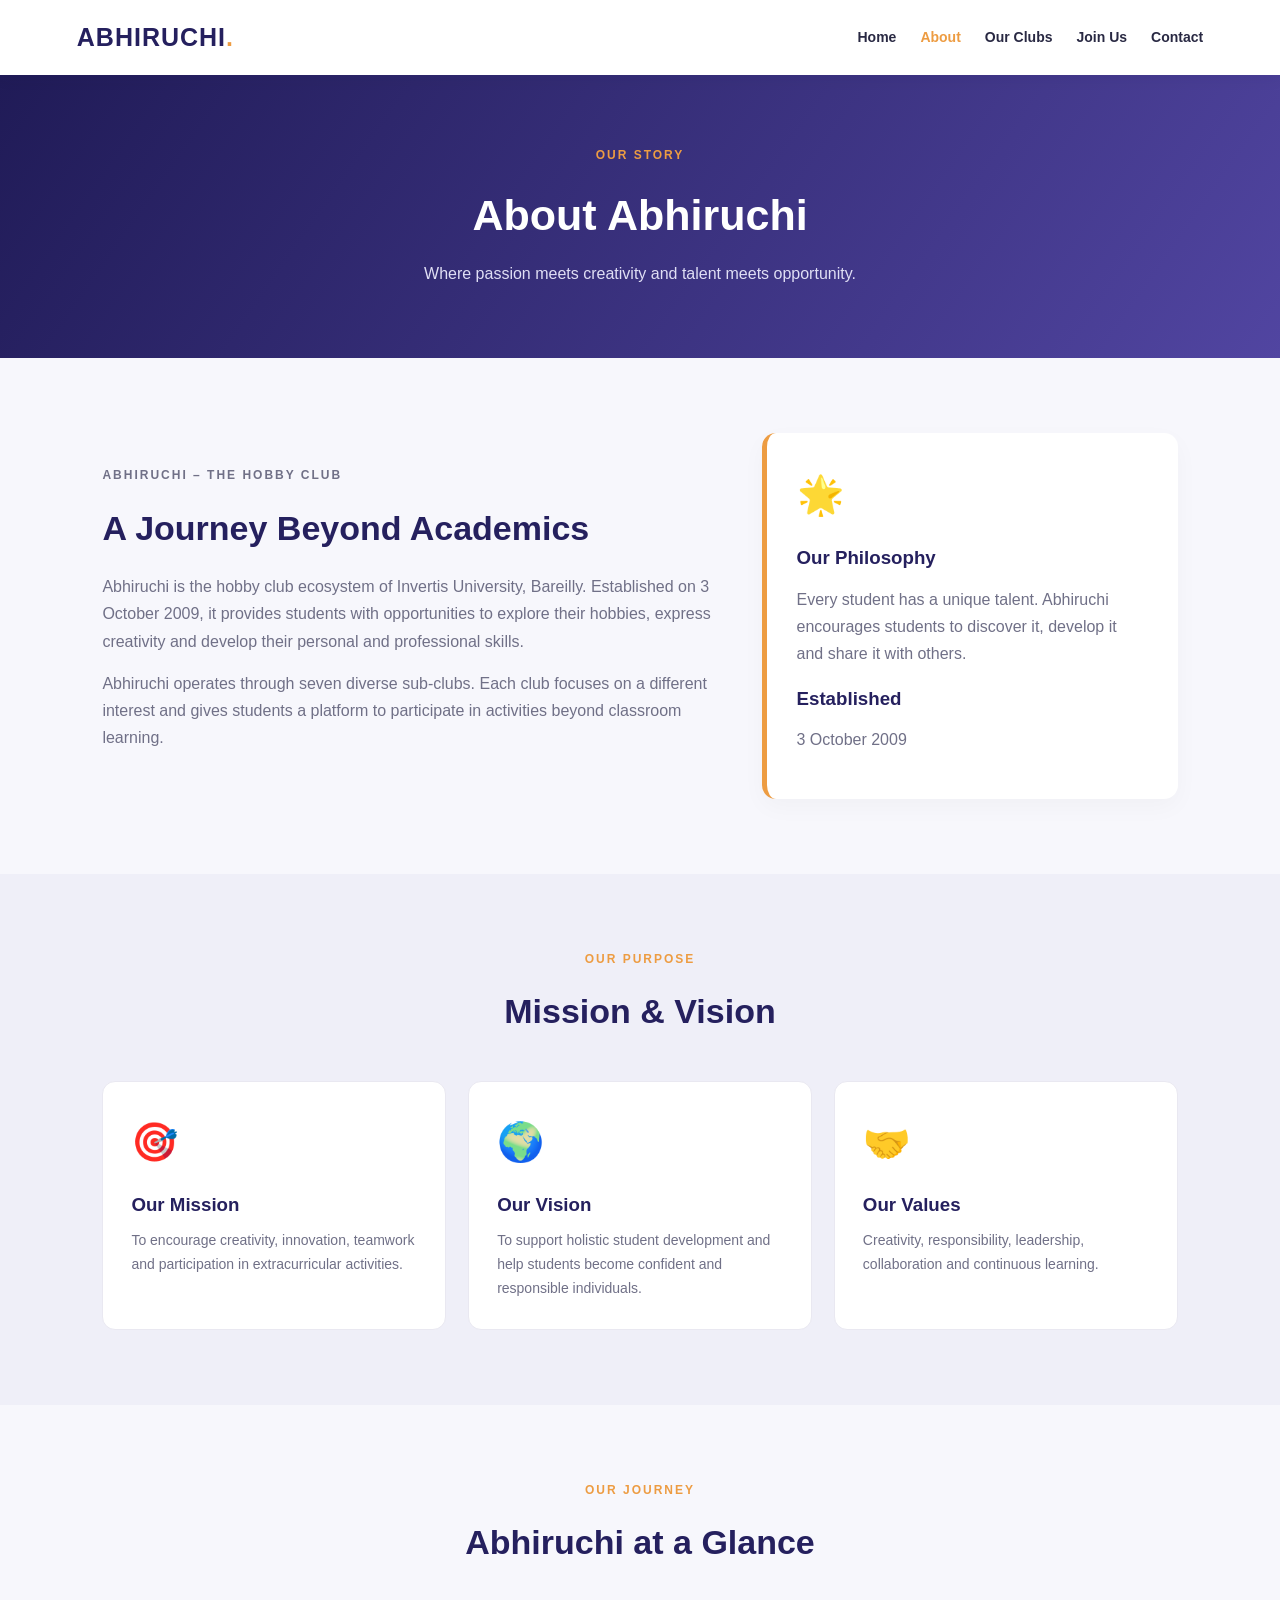
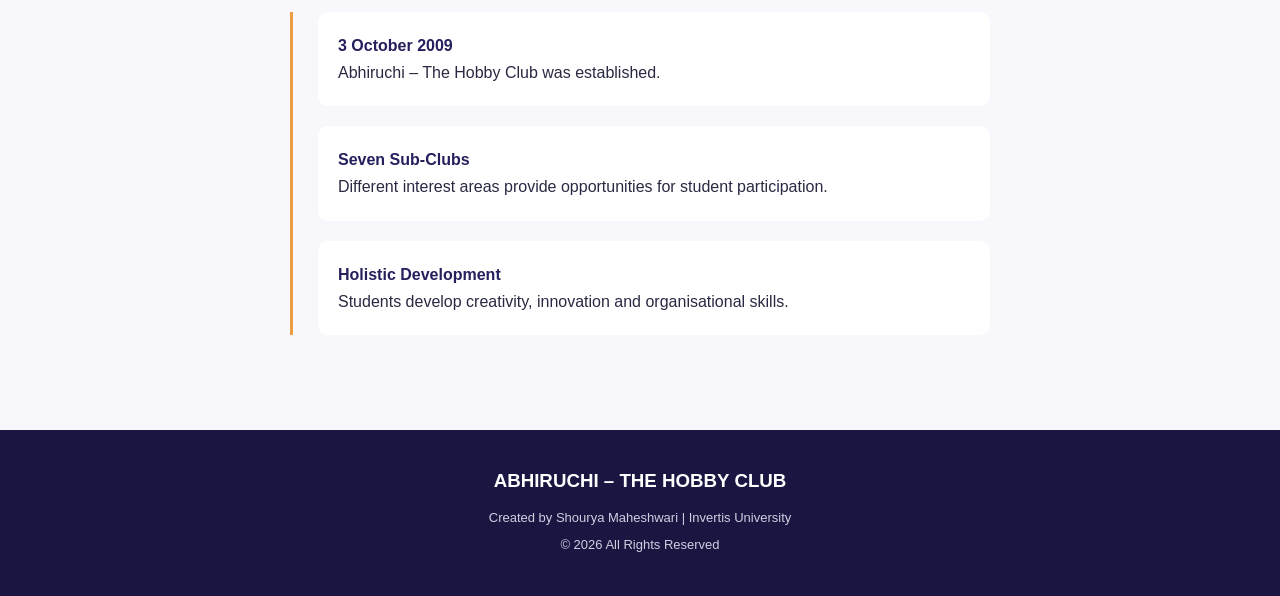
==== about.html @ 8a9e2cca "Add files via upload" ====
<!DOCTYPE html>
<html lang="en">
<head>
  <meta charset="UTF-8">
  <meta name="viewport" content="width=device-width, initial-scale=1.0">
  <title>About Abhiruchi | Invertis University</title>
  <link rel="stylesheet" href="styles.css">
</head>
<body>

<header>
  <a class="logo" href="index.html">ABHIRUCHI<span>.</span></a>
  <nav>
    <a href="index.html">Home</a>
    <a class="active" href="about.html">About</a>
    <a href="clubs.html">Our Clubs</a>
    <a href="registration.html">Join Us</a>
    <a href="contact.html">Contact</a>
  </nav>
</header>

<section class="page-banner">
  <p class="tag">OUR STORY</p>
  <h1>About Abhiruchi</h1>
  <p>Where passion meets creativity and talent meets opportunity.</p>
</section>

<main>
  <section class="section">
    <div class="about-layout">
      <div>
        <p class="tag">ABHIRUCHI – THE HOBBY CLUB</p>
        <h2>A Journey Beyond Academics</h2>
        <p>
          Abhiruchi is the hobby club ecosystem of Invertis University,
          Bareilly. Established on 3 October 2009, it provides students
          with opportunities to explore their hobbies, express creativity
          and develop their personal and professional skills.
        </p>
        <p>
          Abhiruchi operates through seven diverse sub-clubs. Each club
          focuses on a different interest and gives students a platform
          to participate in activities beyond classroom learning.
        </p>
      </div>

      <div class="info-box">
        <span class="emoji">🌟</span>
        <h3>Our Philosophy</h3>
        <p>
          Every student has a unique talent. Abhiruchi encourages
          students to discover it, develop it and share it with others.
        </p>
        <h3>Established</h3>
        <p>3 October 2009</p>
      </div>
    </div>
  </section>

  <section class="section clubs-preview">
    <div class="section-title">
      <p class="tag">OUR PURPOSE</p>
      <h2>Mission & Vision</h2>
    </div>

    <div class="feature-grid">
      <article class="feature">
        <span class="emoji">🎯</span>
        <h3>Our Mission</h3>
        <p>
          To encourage creativity, innovation, teamwork and
          participation in extracurricular activities.
        </p>
      </article>

      <article class="feature">
        <span class="emoji">🌍</span>
        <h3>Our Vision</h3>
        <p>
          To support holistic student development and help students
          become confident and responsible individuals.
        </p>
      </article>

      <article class="feature">
        <span class="emoji">🤝</span>
        <h3>Our Values</h3>
        <p>
          Creativity, responsibility, leadership, collaboration
          and continuous learning.
        </p>
      </article>
    </div>
  </section>

  <section class="section">
    <div class="section-title">
      <p class="tag">OUR JOURNEY</p>
      <h2>Abhiruchi at a Glance</h2>
    </div>
    <div class="timeline">
      <div><strong>3 October 2009</strong><p>Abhiruchi – The Hobby Club was established.</p></div>
      <div><strong>Seven Sub-Clubs</strong><p>Different interest areas provide opportunities for student participation.</p></div>
      <div><strong>Holistic Development</strong><p>Students develop creativity, innovation and organisational skills.</p></div>
    </div>
  </section>
</main>

<footer>
  <h3>ABHIRUCHI – THE HOBBY CLUB</h3>
  <p>Created by Shourya Maheshwari | Invertis University</p>
  <p>© 2026 All Rights Reserved</p>
</footer>

</body>
</html>
---- styles.css ----
/* ABHIRUCHI - INVERTIS UNIVERSITY
   Created by: Shourya Maheshwari */

* {
  margin: 0;
  padding: 0;
  box-sizing: border-box;
}

:root {
  --primary: #25205e;
  --secondary: #ed9c42;
  --background: #f7f7fc;
  --text: #292943;
  --muted: #707087;
  --white: #ffffff;
}

body {
  font-family: Arial, sans-serif;
  background: var(--background);
  color: var(--text);
  line-height: 1.7;
}

a {
  text-decoration: none;
  color: inherit;
}

/* NAVIGATION */

header {
  background: var(--white);
  min-height: 75px;
  padding: 15px 6%;
  display: flex;
  justify-content: space-between;
  align-items: center;
  gap: 20px;
  box-shadow: 0 3px 15px #15133c12;
  position: sticky;
  top: 0;
  z-index: 10;
}

.logo {
  font-size: 25px;
  font-weight: 900;
  color: var(--primary);
  letter-spacing: 1px;
}

.logo span {
  color: var(--secondary);
}

nav {
  display: flex;
  gap: 24px;
  flex-wrap: wrap;
}

nav a {
  font-size: 14px;
  font-weight: 600;
  transition: 0.3s;
}

nav a:hover,
nav a.active {
  color: var(--secondary);
}

/* HOME HERO */

.hero {
  background: linear-gradient(125deg, #201b57, #5145a1);
  color: white;
  min-height: 510px;
  padding: 85px 8%;
  display: flex;
  align-items: center;
  justify-content: space-between;
  gap: 30px;
}

.hero-content {
  max-width: 700px;
}

.tag {
  color: var(--secondary);
  font-size: 12px;
  font-weight: bold;
  letter-spacing: 2px;
  margin-bottom: 14px;
}

.hero h1 {
  font-size: clamp(38px, 5vw, 62px);
  line-height: 1.2;
  margin-bottom: 22px;
}

.hero h1 span {
  color: #ffbd72;
}

.hero-content > p:not(.tag) {
  max-width: 600px;
  color: #e0dff5;
  margin-bottom: 25px;
}

.hero-symbol {
  font-size: 220px;
  font-weight: 900;
  color: #ffffff18;
  border: 7px solid #ffffff22;
  border-radius: 50%;
  width: 270px;
  height: 270px;
  display: grid;
  place-items: center;
}

/* BUTTONS */

.btn {
  display: inline-block;
  padding: 12px 24px;
  border-radius: 7px;
  background: var(--secondary);
  color: #231d43;
  font-weight: bold;
  border: 2px solid var(--secondary);
  margin: 8px 6px 8px 0;
  cursor: pointer;
  transition: 0.3s;
}

.btn:hover {
  transform: translateY(-3px);
  background: #ffc273;
}

.btn-outline {
  background: transparent;
  color: white;
  border-color: white;
}

/* STATS */

.stats {
  background: white;
  padding: 28px 8%;
  display: flex;
  justify-content: space-around;
  text-align: center;
  gap: 20px;
}

.stats h2 {
  color: var(--primary);
  font-size: 32px;
}

.stats p {
  color: var(--muted);
  font-size: 14px;
}

/* GENERAL SECTIONS */

.section {
  padding: 75px 8%;
}

.section-title {
  text-align: center;
  max-width: 680px;
  margin: 0 auto 40px;
}

.section-title h2 {
  font-size: 34px;
  color: var(--primary);
  margin-bottom: 10px;
}

.section-title > p:last-child {
  color: var(--muted);
}

/* FEATURE CARDS */

.feature-grid {
  display: grid;
  grid-template-columns: repeat(3, 1fr);
  gap: 22px;
}

.feature,
.club-card,
.detail-card {
  background: white;
  border: 1px solid #e9e8f1;
  border-radius: 13px;
  padding: 28px;
  transition: 0.3s;
}

.feature:hover,
.club-card:hover,
.detail-card:hover {
  transform: translateY(-5px);
  box-shadow: 0 12px 30px #24205e12;
}

.emoji {
  display: block;
  font-size: 38px;
  margin-bottom: 15px;
}

.feature h3,
.club-card h3 {
  color: var(--primary);
  margin-bottom: 8px;
}

.feature p,
.club-card p {
  color: var(--muted);
  font-size: 14px;
}

/* CLUBS PREVIEW */

.clubs-preview {
  background: #efeff8;
}

.club-grid {
  display: grid;
  grid-template-columns: repeat(3, 1fr);
  gap: 20px;
}

.club-card {
  text-align: center;
}

.club-card span {
  font-size: 35px;
}

.center {
  text-align: center;
  margin-top: 35px;
}

/* CTA */

.cta {
  background: var(--primary);
  color: white;
  text-align: center;
  padding: 65px 20px;
}

.cta h2 {
  font-size: 32px;
}

.cta p {
  margin: 12px 0;
  color: #ddddf4;
}

/* INNER PAGE BANNER */

.page-banner {
  background: linear-gradient(125deg, #201b57, #5145a1);
  color: white;
  padding: 70px 20px;
  text-align: center;
}

.page-banner h1 {
  font-size: 43px;
  margin-bottom: 8px;
}

.page-banner > p:last-child {
  color: #e0dff5;
}

/* ABOUT */

.about-layout {
  display: grid;
  grid-template-columns: 1.5fr 1fr;
  align-items: center;
  gap: 35px;
}

.about-layout h2,
.contact-info h2 {
  font-size: 34px;
  color: var(--primary);
  margin-bottom: 15px;
}

.about-layout p {
  color: var(--muted);
  margin-bottom: 15px;
}

.info-box {
  background: white;
  border-radius: 14px;
  border-left: 5px solid var(--secondary);
  padding: 30px;
  box-shadow: 0 8px 25px #00000008;
}

.info-box h3 {
  color: var(--primary);
  margin: 12px 0;
}

.timeline {
  max-width: 700px;
  margin: auto;
  border-left: 3px solid var(--secondary);
  padding-left: 25px;
}

.timeline div {
  background: white;
  padding: 20px;
  border-radius: 10px;
  margin-bottom: 20px;
}

.timeline strong {
  color: var(--primary);
}

/* CLUB DETAILS */

.club-detail-grid {
  display: grid;
  grid-template-columns: repeat(2, 1fr);
  gap: 22px;
}

.detail-card h2 {
  font-size: 22px;
  color: var(--primary);
}

.detail-card h4 {
  color: var(--secondary);
  margin: 5px 0 12px;
}

.detail-card p {
  color: var(--muted);
  font-size: 14px;
}

.detail-card .skill {
  background: #f1f0fa;
  color: var(--primary);
  border-radius: 6px;
  padding: 10px;
  margin-top: 16px;
  font-weight: bold;
}

/* FORMS */

.form-container,
.contact-form {
  max-width: 750px;
  margin: auto;
  background: white;
  padding: 35px;
  border-radius: 14px;
  box-shadow: 0 10px 30px #00000009;
}

.form-container h2,
.contact-form h2 {
  color: var(--primary);
  margin-bottom: 5px;
}

.muted,
.note {
  color: var(--muted);
  font-size: 13px;
  margin-bottom: 20px;
}

form {
  display: flex;
  flex-direction: column;
  gap: 12px;
}

form > label {
  font-size: 14px;
  font-weight: bold;
}

input:not([type="checkbox"]),
select,
textarea {
  width: 100%;
  padding: 12px;
  border: 1px solid #dddde8;
  border-radius: 7px;
  font: inherit;
  background: white;
}

input:focus,
select:focus,
textarea:focus {
  outline: 2px solid #aaa4dc;
}

textarea {
  resize: vertical;
}

.checkbox {
  display: flex;
  gap: 10px;
  align-items: center;
  font-size: 13px;
}

.submit-btn {
  width: 100%;
  margin-top: 12px;
}

/* CONTACT */

.contact-layout {
  display: grid;
  grid-template-columns: 1fr 1.2fr;
  gap: 40px;
  align-items: start;
}

.contact-info > p:not(.tag) {
  color: var(--muted);
}

.contact-item {
  display: flex;
  gap: 15px;
  padding: 20px 0;
  border-bottom: 1px solid #e5e5ee;
}

.contact-item span {
  font-size: 25px;
}

.contact-item h3 {
  color: var(--primary);
}

.contact-item p,
.contact-item a {
  font-size: 14px;
  color: var(--muted);
}

/* FOOTER */

footer {
  background: #191641;
  color: white;
  text-align: center;
  padding: 35px 15px;
}

footer h3 {
  margin-bottom: 10px;
}

footer p {
  color: #d0cfe2;
  font-size: 13px;
  margin: 5px 0;
}

/* MOBILE RESPONSIVE */

@media(max-width: 800px) {
  header {
    flex-direction: column;
  }

  nav {
    justify-content: center;
    gap: 14px;
  }

  .hero-symbol {
    display: none;
  }

  .feature-grid,
  .club-grid {
    grid-template-columns: repeat(2, 1fr);
  }

  .about-layout,
  .contact-layout {
    grid-template-columns: 1fr;
  }
}

@media(max-width: 550px) {
  .hero {
    padding: 65px 6%;
  }

  .hero h1 {
    font-size: 38px;
  }

  .feature-grid,
  .club-grid,
  .club-detail-grid {
    grid-template-columns: 1fr;
  }

  .stats {
    flex-wrap: wrap;
  }

  .section {
    padding: 50px 6%;
  }

  .page-banner h1 {
    font-size: 34px;
  }

  .form-container,
  .contact-form {
    padding: 22px;
  }

  nav a {
    font-size: 12px;
  }
}
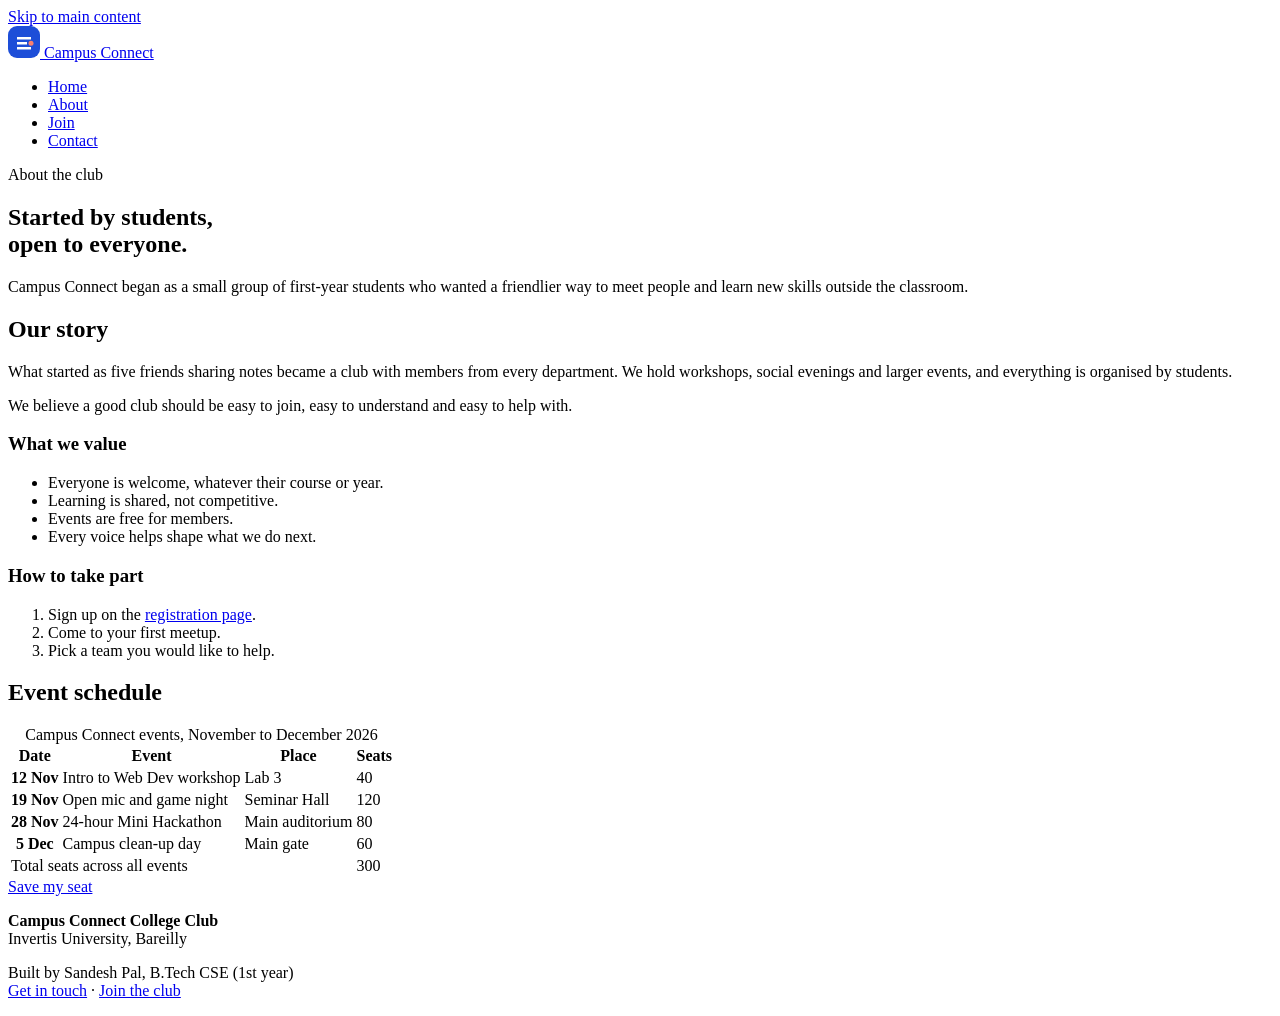
==== commit d07be6ef: "Revise about.html for Campus Connect branding Updated the about page to reflect new branding and con" ====
--- a/about.html
+++ b/about.html
@@ -1,117 +1,131 @@
-
 <!DOCTYPE html>
 <html lang="en">
 <head>
   <meta charset="UTF-8">
-  <meta name="viewport" content="width=device-width, initial-scale=1.0">
-  <title>About Abhiruchi | Invertis University</title>
-  <link rel="stylesheet" href="styles.css">
+  <meta name="viewport" content="width=device-width, initial-scale=1">
+  <meta name="description" content="The story of Campus Connect College Club and its event schedule.">
+  <title>About | Campus Connect College Club</title>
+  <link rel="icon" href="favicon.svg" type="image/svg+xml">
+  <link rel="preconnect" href="https://fonts.googleapis.com">
+  <link rel="preconnect" href="https://fonts.gstatic.com" crossorigin>
+  <link href="https://fonts.googleapis.com/css2?family=DM+Sans:wght@400;500;700;800&display=swap" rel="stylesheet">
+  <link rel="stylesheet" href="style.css">
 </head>
 <body>
+  <a class="skip-link" href="#main">Skip to main content</a>
 
-<header>
-  <a class="logo" href="index.html">ABHIRUCHI<span>.</span></a>
-  <nav>
-    <a href="index.html">Home</a>
-    <a class="active" href="about.html">About</a>
-    <a href="clubs.html">Our Clubs</a>
-    <a href="registration.html">Join Us</a>
-    <a href="contact.html">Contact</a>
-  </nav>
-</header>
+  <header class="site-header">
+    <div class="wrap">
+      <a class="brand" href="index.html">
+        <img src="favicon.svg" alt="" width="32" height="32">
+        Campus Connect
+      </a>
+      <nav aria-label="Main navigation">
+        <ul class="nav-list">
+          <li><a href="index.html">Home</a></li>
+          <li><a href="about.html" aria-current="page">About</a></li>
+          <li><a href="registration.html">Join</a></li>
+          <li><a href="contact.html">Contact</a></li>
+        </ul>
+      </nav>
+    </div>
+  </header>
 
-<section class="page-banner">
-  <p class="tag">OUR STORY</p>
-  <h1>About Abhiruchi</h1>
-  <p>Where passion meets creativity and talent meets opportunity.</p>
-</section>
+  <main id="main">
+    <section class="hero" aria-labelledby="about-title">
+      <div class="wrap">
+        <p class="eyebrow">About the club</p>
+        <h1 id="about-title">Started by students,<br><span class="accent">open to everyone.</span></h1>
+        <p class="lead">Campus Connect began as a small group of first-year students who wanted a friendlier way to meet people and learn new skills outside the classroom.</p>
+      </div>
+    </section>
 
-<main>
-  <section class="section">
-    <div class="about-layout">
-      <div>
-        <p class="tag">ABHIRUCHI – THE HOBBY CLUB</p>
-        <h2>A Journey Beyond Academics</h2>
-        <p>
-          Abhiruchi is the hobby club ecosystem of Invertis University,
-          Bareilly. Established on 3 October 2009, it provides students
-          with opportunities to explore their hobbies, express creativity
-          and develop their personal and professional skills.
-        </p>
-        <p>
-          Abhiruchi operates through seven diverse sub-clubs. Each club
-          focuses on a different interest and gives students a platform
-          to participate in activities beyond classroom learning.
-        </p>
+    <section class="section section--tint" aria-labelledby="story-title">
+      <div class="wrap split">
+        <div>
+          <h2 id="story-title">Our story</h2>
+          <p>What started as five friends sharing notes became a club with members from every department. We hold workshops, social evenings and larger events, and everything is organised by students.</p>
+          <p>We believe a good club should be easy to join, easy to understand and easy to help with.</p>
+        </div>
+        <div>
+          <h3>What we value</h3>
+          <ul class="check-list">
+            <li>Everyone is welcome, whatever their course or year.</li>
+            <li>Learning is shared, not competitive.</li>
+            <li>Events are free for members.</li>
+            <li>Every voice helps shape what we do next.</li>
+          </ul>
+          <h3>How to take part</h3>
+          <ol class="check-list">
+            <li>Sign up on the <a href="registration.html">registration page</a>.</li>
+            <li>Come to your first meetup.</li>
+            <li>Pick a team you would like to help.</li>
+          </ol>
+        </div>
       </div>
+    </section>
 
-      <div class="info-box">
-        <span class="emoji">🌟</span>
-        <h3>Our Philosophy</h3>
-        <p>
-          Every student has a unique talent. Abhiruchi encourages
-          students to discover it, develop it and share it with others.
-        </p>
-        <h3>Established</h3>
-        <p>3 October 2009</p>
+    <section class="section" id="events" aria-labelledby="events-title">
+      <div class="wrap">
+        <h2 id="events-title">Event schedule</h2>
+        <div class="table-scroll" tabindex="0" role="region" aria-label="Scrollable event table">
+          <table>
+            <caption>Campus Connect events, November to December 2026</caption>
+            <thead>
+              <tr>
+                <th scope="col">Date</th>
+                <th scope="col">Event</th>
+                <th scope="col">Place</th>
+                <th scope="col">Seats</th>
+              </tr>
+            </thead>
+            <tbody>
+              <tr>
+                <th scope="row"><time datetime="2026-11-12">12 Nov</time></th>
+                <td>Intro to Web Dev workshop</td>
+                <td>Lab 3</td>
+                <td>40</td>
+              </tr>
+              <tr>
+                <th scope="row"><time datetime="2026-11-19">19 Nov</time></th>
+                <td>Open mic and game night</td>
+                <td>Seminar Hall</td>
+                <td>120</td>
+              </tr>
+              <tr>
+                <th scope="row"><time datetime="2026-11-28">28 Nov</time></th>
+                <td>24-hour Mini Hackathon</td>
+                <td>Main auditorium</td>
+                <td>80</td>
+              </tr>
+              <tr>
+                <th scope="row"><time datetime="2026-12-05">5 Dec</time></th>
+                <td>Campus clean-up day</td>
+                <td>Main gate</td>
+                <td>60</td>
+              </tr>
+            </tbody>
+            <tfoot>
+              <tr>
+                <td colspan="3">Total seats across all events</td>
+                <td>300</td>
+              </tr>
+            </tfoot>
+          </table>
+        </div>
+        <div class="btn-row">
+          <a class="btn" href="registration.html">Save my seat</a>
+        </div>
       </div>
+    </section>
+  </main>
+
+  <footer class="site-footer">
+    <div class="wrap">
+      <p><strong>Campus Connect College Club</strong><br>Invertis University, Bareilly</p>
+      <p>Built by Sandesh Pal, B.Tech CSE (1st year)<br>
+        <a href="contact.html">Get in touch</a> · <a href="registration.html">Join the club</a></p>
     </div>
-  </section>
-
-  <section class="section clubs-preview">
-    <div class="section-title">
-      <p class="tag">OUR PURPOSE</p>
-      <h2>Mission & Vision</h2>
-    </div>
-
-    <div class="feature-grid">
-      <article class="feature">
-        <span class="emoji">🎯</span>
-        <h3>Our Mission</h3>
-        <p>
-          To encourage creativity, innovation, teamwork and
-          participation in extracurricular activities.
-        </p>
-      </article>
-
-      <article class="feature">
-        <span class="emoji">🌍</span>
-        <h3>Our Vision</h3>
-        <p>
-          To support holistic student development and help students
-          become confident and responsible individuals.
-        </p>
-      </article>
-
-      <article class="feature">
-        <span class="emoji">🤝</span>
-        <h3>Our Values</h3>
-        <p>
-          Creativity, responsibility, leadership, collaboration
-          and continuous learning.
-        </p>
-      </article>
-    </div>
-  </section>
-
-  <section class="section">
-    <div class="section-title">
-      <p class="tag">OUR JOURNEY</p>
-      <h2>Abhiruchi at a Glance</h2>
-    </div>
-    <div class="timeline">
-      <div><strong>3 October 2009</strong><p>Abhiruchi – The Hobby Club was established.</p></div>
-      <div><strong>Seven Sub-Clubs</strong><p>Different interest areas provide opportunities for student participation.</p></div>
-      <div><strong>Holistic Development</strong><p>Students develop creativity, innovation and organisational skills.</p></div>
-    </div>
-  </section>
-</main>
-
-<footer>
-  <h3>ABHIRUCHI – THE HOBBY CLUB</h3>
-  <p>Created by Shourya Maheshwari | Invertis University</p>
-  <p>© 2026 All Rights Reserved</p>
-</footer>
-
+  </footer>
 </body>
 </html>
